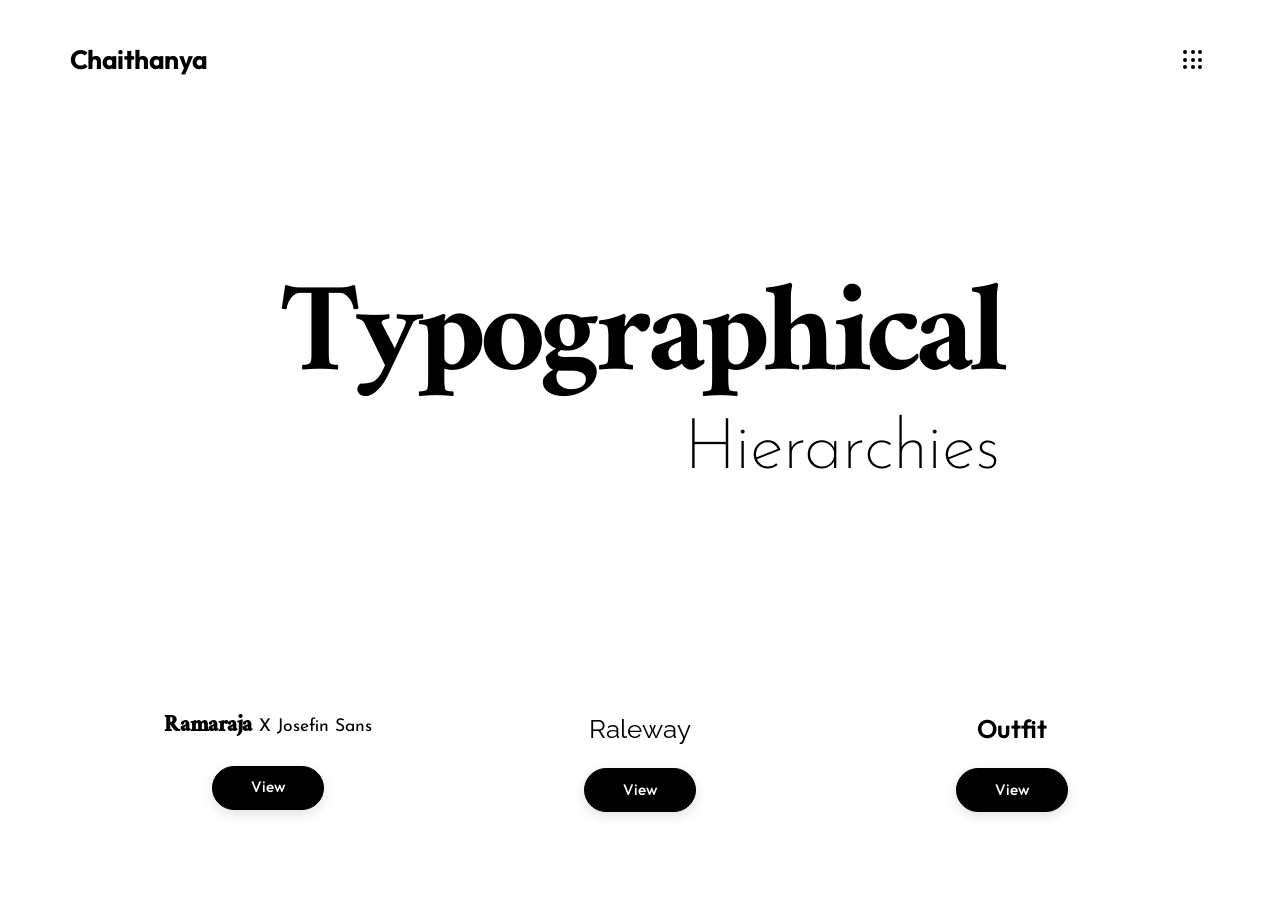
==== index.html @ bbf36661 "first commit" ====
<!DOCTYPE html>
<html lang="en">
<head>
  <meta charset="UTF-8">
  <meta name="viewport" content="width=device-width, initial-scale=1.0">
  <title>Typographical Hierarchies | Chaithanya</title>
  
  <!-- Bootstrap 5 CSS -->
  <link href="https://cdn.jsdelivr.net/npm/bootstrap@5.3.3/dist/css/bootstrap.min.css" rel="stylesheet" integrity="sha384-QWTKZyjpPEjISv5WaRU9OFeRpok6YctnYmDr5pNlyT2bRjXh0JMhjY6hW+ALEwIH" crossorigin="anonymous">
  
  <!-- Custom Overrides & Google Fonts -->
  <link rel="stylesheet" href="css/styles.css">
</head>
<body class="index-page-body">

  <!-- Offcanvas Navigation Menu -->
  <div class="offcanvas offcanvas-end offcanvas-editorial" tabindex="-1" id="navOffcanvas" aria-labelledby="navOffcanvasLabel">
    <div class="offcanvas-header pt-4 px-4 pb-0">
      <h5 class="offcanvas-title fw-bold" id="navOffcanvasLabel">Menu</h5>
      <button type="button" class="btn-close" data-bs-dismiss="offcanvas" aria-label="Close"></button>
    </div>
    <div class="offcanvas-body px-4 pt-3">
      <nav class="nav flex-column">
        <a class="nav-link" href="hierarchies/hierarchy1.html">Hierarchy 1: Ramaraja & Josefin Sans</a>
        <a class="nav-link" href="hierarchies/hierarchy2.html">Hierarchy 2: Raleway</a>
        <a class="nav-link" href="hierarchies/hierarchy3.html">Hierarchy 3: Outfit</a>
      </nav>
      <div class="mt-5 pt-4 border-top">
        <p class="small text-muted mb-1">Web Typography Project</p>
        <p class="small text-muted mb-0">Designed by Chaithanya</p>
      </div>
    </div>
  </div>

  <!-- Full 100vh Screen Wrapper -->
  <div class="index-screen-wrapper">
    <!-- Header Navigation -->
    <header class="container editorial-nav">
      <div class="d-flex justify-content-between align-items-center">
        <a href="index.html" class="brand-logo">Chaithanya</a>
        <button class="nav-menu-btn" type="button" data-bs-toggle="offcanvas" data-bs-target="#navOffcanvas" aria-controls="navOffcanvas" aria-label="Toggle navigation menu">
          <div class="menu-dots-icon">
            <span></span><span></span><span></span>
            <span></span><span></span><span></span>
            <span></span><span></span><span></span>
          </div>
        </button>
      </div>
    </header>

    <!-- Main Hero Center Section -->
    <main class="container my-auto">
      <div class="hero-center-box text-center">
        <div class="hero-title-wrap">
          <h1 class="hero-typographical">Typographical</h1>
          <div class="hero-hierarchies">Hierarchies</div>
        </div>
      </div>
    </main>

    <!-- 3 Hierarchy Navigation Cards at Bottom -->
    <section class="container pb-4 pb-md-5">
      <div class="row w-100 hierarchy-cards-row justify-content-center mx-auto">
        <!-- Hierarchy 1: Ramaraja X Josefin Sans -->
        <div class="col-12 col-md-4 hierarchy-card-item">
          <div class="hierarchy-card-title h1-title">
            <strong>Ramaraja</strong> <span>X Josefin Sans</span>
          </div>
          <a href="hierarchies/hierarchy1.html" class="btn-editorial-pill">View</a>
        </div>

        <!-- Hierarchy 2: Raleway -->
        <div class="col-12 col-md-4 hierarchy-card-item">
          <div class="hierarchy-card-title h2-title">
            Raleway
          </div>
          <a href="hierarchies/hierarchy2.html" class="btn-editorial-pill">View</a>
        </div>

        <!-- Hierarchy 3: Outfit -->
        <div class="col-12 col-md-4 hierarchy-card-item">
          <div class="hierarchy-card-title h3-title">
            Outfit
          </div>
          <a href="hierarchies/hierarchy3.html" class="btn-editorial-pill">View</a>
        </div>
      </div>
    </section>
  </div>

  <!-- Bootstrap 5 JS Bundle -->
  <script src="https://cdn.jsdelivr.net/npm/bootstrap@5.3.3/dist/js/bootstrap.bundle.min.js" integrity="sha384-YvpcrYf0tY3lHB60NNkmXc5s9fDVZLESaAA55NDzOxhy9GkcIdslK1eN7N6jIeHz" crossorigin="anonymous"></script>
</body>
</html>
---- css/styles.css ----
/* ==========================================================================
   Typography Hierarchies - Custom Stylesheet
   Designed for: Chaithanya
   Overrides Bootstrap 5 Default Typographic Rules
   ========================================================================== */

/* --------------------------------------------------------------------------
   Google Fonts Import
   1. Ramaraja (Display Serif - Unique Telugu/Latin Serif)
   2. Josefin Sans (Geometric Sans - Variable Font: wght 100..700, ital 0..1)
   3. Raleway (Elegant Sans - Variable Font: wght 100..900, ital 0..1)
   4. Outfit (Modern Sans - Variable Font: wght 100..900)
   -------------------------------------------------------------------------- */
@import url('https://fonts.googleapis.com/css2?family=Josefin+Sans:ital,wght@0,100..700;1,100..700&family=Outfit:wght@100..900&family=Raleway:ital,wght@0,100..900;1,100..900&family=Ramaraja&display=swap');

:root {
  --font-brand: 'Outfit', sans-serif;
  --bg-primary: #ffffff;
  --text-primary: #111111;
  --text-muted: #555555;
  --text-spec: #333333;
  --border-light: #e5e5e5;
  --btn-bg: #f5f5f7;
  --btn-hover: #e8e8ed;
  --accent-color: #000000;
}

/* Base resets & layout */
* {
  box-sizing: border-box;
}

body {
  background-color: var(--bg-primary);
  color: var(--text-primary);
  margin: 0;
  padding: 0;
  -webkit-font-smoothing: antialiased;
  -moz-osx-font-smoothing: grayscale;
}

/* --------------------------------------------------------------------------
   Navigation Bar (Minimalist Luxury / Editorial)
   -------------------------------------------------------------------------- */
.editorial-nav {
  padding: 2.5rem 0 1.5rem;
  background-color: transparent;
}

.brand-logo {
  font-family: 'Outfit', sans-serif;
  font-weight: 700;
  font-size: 1.65rem;
  letter-spacing: -0.02em;
  color: #000;
  text-decoration: none;
  transition: opacity 0.2s ease;
}

.brand-logo:hover {
  opacity: 0.8;
  color: #000;
}

.nav-menu-btn {
  background: none;
  border: none;
  padding: 8px;
  cursor: pointer;
  display: flex;
  align-items: center;
  justify-content: center;
  border-radius: 8px;
  transition: background 0.2s ease;
}

.nav-menu-btn:hover {
  background-color: rgba(0, 0, 0, 0.05);
}

.menu-dots-icon {
  display: grid;
  grid-template-columns: repeat(3, 4px);
  gap: 3.5px;
  width: 19px;
  height: 19px;
}

.menu-dots-icon span {
  width: 4px;
  height: 4px;
  background-color: #000;
  border-radius: 50%;
  display: inline-block;
}

/* Offcanvas / Navigation Drawer */
.offcanvas-editorial {
  border-left: 1px solid var(--border-light);
  background-color: #ffffff;
}

.offcanvas-editorial .nav-link {
  font-family: 'Outfit', sans-serif;
  font-size: 1.15rem;
  font-weight: 500;
  color: #222;
  padding: 0.75rem 0;
  border-bottom: 1px solid #f0f0f0;
  transition: all 0.2s ease;
}

.offcanvas-editorial .nav-link:hover,
.offcanvas-editorial .nav-link.active {
  color: #000;
  padding-left: 0.5rem;
  font-weight: 700;
}

/* --------------------------------------------------------------------------
   Landing / Index Page (Full 100vh Viewport Layout)
   -------------------------------------------------------------------------- */
.index-page-body {
  height: 100vh;
  min-height: 100vh;
  margin: 0;
  padding: 0;
  overflow: hidden;
  display: flex;
  flex-direction: column;
}

@media (max-height: 700px) {
  .index-page-body {
    overflow-y: auto;
    height: auto;
  }
}

.index-screen-wrapper {
  height: 100vh;
  display: flex;
  flex-direction: column;
  justify-content: space-between;
  width: 100%;
}

.hero-center-box {
  display: flex;
  justify-content: center;
  align-items: center;
}

.hero-title-wrap {
  display: inline-block;
  margin-bottom: 1rem;
}

.hero-typographical {
  font-family: 'Ramaraja', serif;
  font-size: clamp(3.8rem, 11vw, 9.5rem);
  line-height: 0.95;
  font-weight: 400;
  letter-spacing: -0.02em;
  margin: 0;
  color: #000;
}

.hero-hierarchies {
  font-family: 'Josefin Sans', sans-serif;
  font-size: clamp(2rem, 5.5vw, 4.8rem);
  font-weight: 200;
  letter-spacing: -0.01em;
  margin: 0;
  text-align: right;
  line-height: 1.1;
  color: #000;
  margin-top: -0.4rem;
}

/* 3 Navigation Cards at Bottom */
.hierarchy-cards-row {
  margin-top: 0;
  padding-bottom: 1rem;
}

.hierarchy-card-item {
  text-align: center;
  padding: 1.5rem 1rem;
}

.hierarchy-card-title {
  font-size: 1.45rem;
  margin-bottom: 1.25rem;
  font-weight: 600;
  color: #000;
  min-height: 2.2rem;
  display: flex;
  align-items: center;
  justify-content: center;
}

.hierarchy-card-title.h1-title {
  font-family: 'Ramaraja', serif;
  font-weight: 400;
  font-size: 1.5rem;
}

.hierarchy-card-title.h1-title span {
  font-family: 'Josefin Sans', sans-serif;
  font-weight: 400;
  font-size: 1.1rem;
  margin-left: 0.4rem;
}

.hierarchy-card-title.h2-title {
  font-family: 'Raleway', sans-serif;
  font-weight: 400;
  font-size: 1.6rem;
}

.hierarchy-card-title.h3-title {
  font-family: 'Outfit', sans-serif;
  font-weight: 600;
  font-size: 1.6rem;
}

.btn-editorial-pill {
  display: inline-block;
  background-color: #000000;
  color: #ffffff;
  font-family: 'Outfit', sans-serif;
  font-weight: 500;
  font-size: 0.95rem;
  padding: 0.6rem 2.4rem;
  border-radius: 999px;
  text-decoration: none;
  transition: all 0.25s ease;
  border: 1.5px solid #000000;
  box-shadow: 0 4px 12px rgba(0, 0, 0, 0.12);
}

.btn-editorial-pill:hover {
  background-color: #ffffff;
  color: #000000;
  border-color: #000000;
  transform: translateY(-2px);
  box-shadow: 0 6px 18px rgba(0, 0, 0, 0.16);
}

/* --------------------------------------------------------------------------
   Header Metadata Block (Top of Hierarchy Pages)
   -------------------------------------------------------------------------- */
.hierarchy-header-section {
  padding-top: 1rem;
  padding-bottom: 3rem;
}

.scale-meta-box {
  text-align: right;
  font-family: 'Outfit', sans-serif;
  font-size: 1.05rem;
  line-height: 1.5;
  color: #111;
  font-weight: 500;
}

.scale-meta-box .meta-line {
  margin-bottom: 0.2rem;
}

.scale-meta-box a {
  color: #000;
  text-decoration: underline;
}

/* --------------------------------------------------------------------------
   Main Type Specimen Layout
   -------------------------------------------------------------------------- */
.type-section-block {
  padding: 3rem 0;
  border-bottom: 1px solid #eeeeee;
}

.type-section-block:last-child {
  border-bottom: none;
}

.spec-info-col {
  display: flex;
  flex-direction: column;
  justify-content: flex-end;
  padding-bottom: 0.5rem;
}

.spec-list {
  list-style: none;
  padding: 0;
  margin: 0;
  font-family: 'Outfit', sans-serif;
  font-size: 1.02rem;
  line-height: 1.7;
  color: #1a1a1a;
  font-weight: 400;
}

.spec-list li {
  margin-bottom: 0.15rem;
}

.spec-list .spec-label {
  font-weight: 600;
  color: #000000;
}

.spec-list .spec-code {
  font-family: 'Courier New', Courier, monospace;
  font-size: 0.95rem;
  background-color: #f7f7f9;
  padding: 2px 6px;
  border-radius: 4px;
}

.spec-badge {
  display: inline-block;
  font-size: 0.75rem;
  text-transform: uppercase;
  letter-spacing: 0.08em;
  font-weight: 700;
  padding: 3px 8px;
  border-radius: 4px;
  background-color: #f0f0f0;
  margin-bottom: 0.75rem;
}

/* --------------------------------------------------------------------------
   HIERARCHY 1: Ramaraja (Telugu/Latin Serif) + Josefin Sans (Geometric Sans)
   Modular Scale: 1.200 (Minor Third), Base: 18px (1rem)
   -------------------------------------------------------------------------- */
.h1-theme-heading-hero {
  font-family: 'Ramaraja', serif;
  font-size: 4.5rem; /* ~72px */
  font-weight: 400;
  font-style: normal;
  line-height: 1.05;
  margin-bottom: 1.25rem;
  color: #000000;
}

.h1-theme-h1 {
  font-family: 'Ramaraja', serif;
  font-size: 2.986rem; /* Scale step 6 = 53.75px */
  font-weight: 400;
  font-style: normal;
  line-height: 1.15;
  margin-bottom: 1.25rem;
  color: #000000;
}

.h1-theme-h2 {
  font-family: 'Ramaraja', serif;
  font-size: 2.488rem; /* Scale step 5 = 44.79px */
  font-weight: 400;
  font-style: normal;
  line-height: 1.2;
  margin-bottom: 1.1rem;
  color: #000000;
}

.h1-theme-h3 {
  font-family: 'Ramaraja', serif;
  font-size: 1.728rem; /* Scale step 3 = 31.10px */
  font-weight: 400;
  font-style: normal;
  line-height: 1.25;
  margin-bottom: 1rem;
  color: #000000;
}

.h1-theme-h4 {
  font-family: 'Ramaraja', serif;
  font-size: 1.200rem; /* Scale step 1 = 21.60px */
  font-weight: 400;
  font-style: normal;
  line-height: 1.3;
  margin-bottom: 0.85rem;
  color: #000000;
}

.h1-theme-body {
  font-family: 'Josefin Sans', sans-serif;
  font-size: 1.000rem; /* 18px base */
  font-weight: 400;
  font-style: normal;
  line-height: 1.65;
  color: #111111;
  margin-bottom: 0;
}

.h1-theme-emphasis {
  font-family: 'Josefin Sans', sans-serif;
  font-size: 1.000rem;
  font-weight: 600;
  font-style: italic;
  line-height: 1.65;
  color: #000000;
}

.h1-theme-link {
  font-family: 'Josefin Sans', sans-serif;
  font-size: 1.000rem;
  font-weight: 600;
  font-style: normal;
  color: #000000;
  text-decoration: underline;
  text-underline-offset: 4px;
  transition: opacity 0.2s ease;
}

.h1-theme-link:hover {
  opacity: 0.7;
  color: #000;
}

/* --------------------------------------------------------------------------
   HIERARCHY 2: Raleway (Single Typeface Family - Variable Font)
   Modular Scale: 1.250 (Major Third), Base: 18px (1rem)
   -------------------------------------------------------------------------- */
.h2-theme-heading-hero {
  font-family: 'Raleway', sans-serif;
  font-size: 4.8rem;
  font-weight: 300;
  font-style: normal;
  line-height: 1.05;
  letter-spacing: -0.02em;
  margin-bottom: 1.25rem;
  color: #000000;
}

.h2-theme-h1 {
  font-family: 'Raleway', sans-serif;
  font-size: 3.052rem; /* Scale step 5 = 54.93px */
  font-weight: 300;
  font-style: normal;
  line-height: 1.15;
  letter-spacing: -0.01em;
  margin-bottom: 1.25rem;
  color: #000000;
}

.h2-theme-h2 {
  font-family: 'Raleway', sans-serif;
  font-size: 2.441rem; /* Scale step 4 = 43.95px */
  font-weight: 400;
  font-style: normal;
  line-height: 1.2;
  margin-bottom: 1.1rem;
  color: #000000;
}

.h2-theme-h3 {
  font-family: 'Raleway', sans-serif;
  font-size: 1.953rem; /* Scale step 3 = 35.16px */
  font-weight: 500;
  font-style: normal;
  line-height: 1.25;
  margin-bottom: 1rem;
  color: #000000;
}

.h2-theme-h4 {
  font-family: 'Raleway', sans-serif;
  font-size: 1.250rem; /* Scale step 1 = 22.50px */
  font-weight: 600;
  font-style: normal;
  line-height: 1.3;
  margin-bottom: 0.85rem;
  color: #000000;
}

.h2-theme-body {
  font-family: 'Raleway', sans-serif;
  font-size: 1.000rem; /* 18px base */
  font-weight: 400;
  font-style: normal;
  line-height: 1.7;
  color: #111111;
  margin-bottom: 0;
}

.h2-theme-emphasis {
  font-family: 'Raleway', sans-serif;
  font-size: 1.000rem;
  font-weight: 700;
  font-style: italic;
  line-height: 1.7;
  color: #000000;
}

.h2-theme-link {
  font-family: 'Raleway', sans-serif;
  font-size: 1.000rem;
  font-weight: 600;
  font-style: normal;
  color: #000000;
  text-decoration: underline;
  text-underline-offset: 4px;
}

/* --------------------------------------------------------------------------
   HIERARCHY 3: Outfit (Modern Variable Font Family)
   Modular Scale: 1.200 (Minor Third), Base: 18px (1rem)
   -------------------------------------------------------------------------- */
.h3-theme-heading-hero {
  font-family: 'Outfit', sans-serif;
  font-size: 4.6rem;
  font-weight: 600;
  font-style: normal;
  line-height: 1.05;
  letter-spacing: -0.02em;
  margin-bottom: 1.25rem;
  color: #000000;
}

.h3-theme-h1 {
  font-family: 'Outfit', sans-serif;
  font-size: 2.986rem; /* Scale step 6 = 53.75px */
  font-weight: 500;
  font-style: normal;
  line-height: 1.15;
  letter-spacing: -0.01em;
  margin-bottom: 1.25rem;
  color: #000000;
}

.h3-theme-h2 {
  font-family: 'Outfit', sans-serif;
  font-size: 2.488rem; /* Scale step 5 = 44.79px */
  font-weight: 500;
  font-style: normal;
  line-height: 1.2;
  margin-bottom: 1.1rem;
  color: #000000;
}

.h3-theme-h3 {
  font-family: 'Outfit', sans-serif;
  font-size: 1.728rem; /* Scale step 3 = 31.10px */
  font-weight: 600;
  font-style: normal;
  line-height: 1.25;
  margin-bottom: 1rem;
  color: #000000;
}

.h3-theme-h4 {
  font-family: 'Outfit', sans-serif;
  font-size: 1.200rem; /* Scale step 1 = 21.60px */
  font-weight: 700;
  font-style: normal;
  line-height: 1.3;
  margin-bottom: 0.85rem;
  color: #000000;
}

.h3-theme-body {
  font-family: 'Outfit', sans-serif;
  font-size: 1.000rem; /* 18px base */
  font-weight: 400;
  font-style: normal;
  line-height: 1.65;
  color: #111111;
  margin-bottom: 0;
}

.h3-theme-emphasis {
  font-family: 'Outfit', sans-serif;
  font-size: 1.000rem;
  font-weight: 700;
  font-style: normal;
  letter-spacing: 0.01em;
  line-height: 1.65;
  color: #000000;
}

.h3-theme-link {
  font-family: 'Outfit', sans-serif;
  font-size: 1.000rem;
  font-weight: 600;
  font-style: normal;
  color: #000000;
  text-decoration: underline;
  text-underline-offset: 4px;
}

/* --------------------------------------------------------------------------
   Modular Scales Academic & Documentation Section (Index Page)
   -------------------------------------------------------------------------- */
.explanation-card {
  background-color: #fafafc;
  border-radius: 16px;
  border: 1px solid var(--border-light);
  padding: 2.5rem;
  margin-top: 3.5rem;
  font-family: 'Outfit', sans-serif;
}

.explanation-title {
  font-size: 1.85rem;
  font-weight: 700;
  color: #000;
  margin-bottom: 1rem;
}

.explanation-lead {
  font-size: 1.1rem;
  color: #444;
  line-height: 1.6;
  margin-bottom: 2rem;
}

.scale-table {
  width: 100%;
  font-size: 0.95rem;
  margin-top: 1rem;
}

.scale-table th {
  font-weight: 600;
  color: #000;
  border-bottom: 2px solid #ddd;
  padding: 0.75rem 0.5rem;
}

.scale-table td {
  padding: 0.75rem 0.5rem;
  border-bottom: 1px solid #eee;
  color: #333;
}

/* Footer */
.editorial-footer {
  padding: 3rem 0;
  border-top: 1px solid #eaeaea;
  margin-top: 4rem;
  font-family: 'Outfit', sans-serif;
  font-size: 0.95rem;
  color: #666;
}

.editorial-footer a {
  color: #000;
  text-decoration: underline;
}
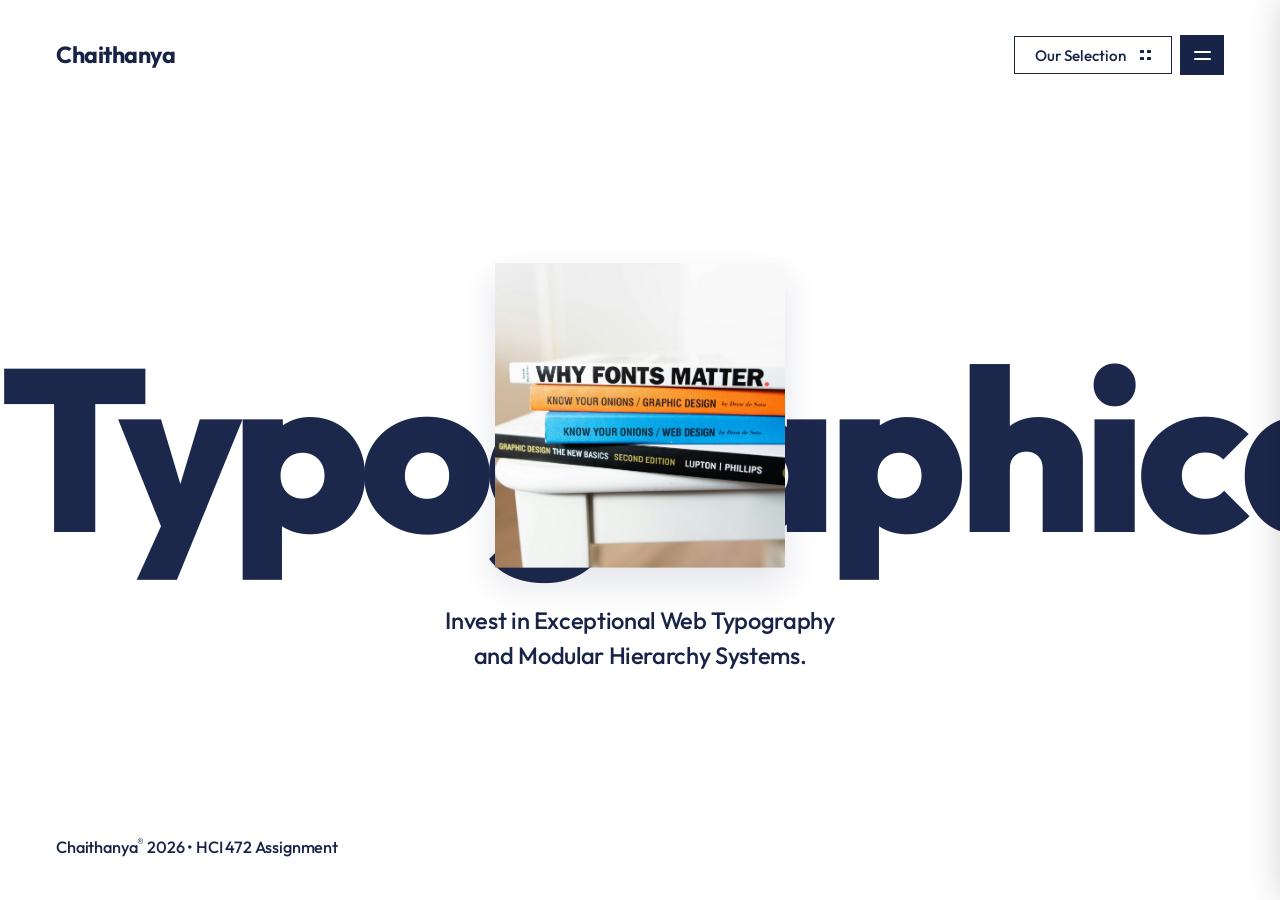
==== commit a1faf6ee: "version 2" ====
--- a/index.html
+++ b/index.html
@@ -4,91 +4,142 @@
   <meta charset="UTF-8">
   <meta name="viewport" content="width=device-width, initial-scale=1.0">
   <title>Typographical Hierarchies | Chaithanya</title>
+  <meta name="description" content="An exploration of web typographical hierarchies, modular scales, and font pairings designed by Chaithanya.">
   
   <!-- Bootstrap 5 CSS -->
   <link href="https://cdn.jsdelivr.net/npm/bootstrap@5.3.3/dist/css/bootstrap.min.css" rel="stylesheet" integrity="sha384-QWTKZyjpPEjISv5WaRU9OFeRpok6YctnYmDr5pNlyT2bRjXh0JMhjY6hW+ALEwIH" crossorigin="anonymous">
   
-  <!-- Custom Overrides & Google Fonts -->
+  <!-- Custom Stylesheet & Google Fonts -->
   <link rel="stylesheet" href="css/styles.css">
 </head>
 <body class="index-page-body">
 
-  <!-- Offcanvas Navigation Menu -->
-  <div class="offcanvas offcanvas-end offcanvas-editorial" tabindex="-1" id="navOffcanvas" aria-labelledby="navOffcanvasLabel">
-    <div class="offcanvas-header pt-4 px-4 pb-0">
-      <h5 class="offcanvas-title fw-bold" id="navOffcanvasLabel">Menu</h5>
-      <button type="button" class="btn-close" data-bs-dismiss="offcanvas" aria-label="Close"></button>
+  <!-- Background Dimming Overlay for Menu -->
+  <div class="luxury-menu-backdrop" id="menuBackdrop" aria-hidden="true"></div>
+
+  <!-- Luxury Side Menu Drawer -->
+  <aside class="luxury-corner-drawer" id="luxuryMenuDrawer" role="dialog" aria-modal="true" aria-label="Font Navigation Menu">
+    <div class="menu-drawer-top-bar">
+      <button type="button" class="drawer-close-btn" id="closeDrawerBtn" aria-label="Close menu drawer">
+        <svg width="22" height="22" viewBox="0 0 24 24" fill="none" stroke="currentColor" stroke-width="1.8" stroke-linecap="round" stroke-linejoin="round">
+          <line x1="18" y1="6" x2="6" y2="18"></line>
+          <line x1="6" y1="6" x2="18" y2="18"></line>
+        </svg>
+      </button>
     </div>
-    <div class="offcanvas-body px-4 pt-3">
-      <nav class="nav flex-column">
-        <a class="nav-link" href="hierarchies/hierarchy1.html">Hierarchy 1: Ramaraja & Josefin Sans</a>
-        <a class="nav-link" href="hierarchies/hierarchy2.html">Hierarchy 2: Raleway</a>
-        <a class="nav-link" href="hierarchies/hierarchy3.html">Hierarchy 3: Outfit</a>
-      </nav>
-      <div class="mt-5 pt-4 border-top">
-        <p class="small text-muted mb-1">Web Typography Project</p>
-        <p class="small text-muted mb-0">Designed by Chaithanya</p>
-      </div>
+
+    <nav class="menu-items-nav">
+      <a href="hierarchies/hierarchy1.html" class="menu-drawer-item" id="menuH1Link">
+        <span class="item-title-outfit">Ramaraja</span>
+        <span class="item-font-sub">&amp; Josefin Sans (1.200)</span>
+      </a>
+      <a href="hierarchies/hierarchy2.html" class="menu-drawer-item" id="menuH2Link">
+        <span class="item-title-outfit">Raleway</span>
+        <span class="item-font-sub">Variable Family (1.250)</span>
+      </a>
+      <a href="hierarchies/hierarchy3.html" class="menu-drawer-item" id="menuH3Link">
+        <span class="item-title-outfit">Outfit</span>
+        <span class="item-font-sub">Geometric Modern (1.200)</span>
+      </a>
+    </nav>
+  </aside>
+
+  <!-- Continuous Horizontal Scrolling Background Marquee Text -->
+  <div class="marquee-bg-wrap" aria-hidden="true">
+    <div class="marquee-content-track">
+      <span class="marquee-stream-text">Typographical Hierarchies &bull; Ramaraja &amp; Josefin Sans &bull; Raleway &bull; Outfit &bull; Elevating Type &bull; </span>
+      <span class="marquee-stream-text">Typographical Hierarchies &bull; Ramaraja &amp; Josefin Sans &bull; Raleway &bull; Outfit &bull; Elevating Type &bull; </span>
     </div>
   </div>
 
-  <!-- Full 100vh Screen Wrapper -->
-  <div class="index-screen-wrapper">
-    <!-- Header Navigation -->
-    <header class="container editorial-nav">
-      <div class="d-flex justify-content-between align-items-center">
-        <a href="index.html" class="brand-logo">Chaithanya</a>
-        <button class="nav-menu-btn" type="button" data-bs-toggle="offcanvas" data-bs-target="#navOffcanvas" aria-controls="navOffcanvas" aria-label="Toggle navigation menu">
-          <div class="menu-dots-icon">
-            <span></span><span></span><span></span>
-            <span></span><span></span><span></span>
-            <span></span><span></span><span></span>
+  <!-- Main Viewport Layout Wrapper -->
+  <div class="luxury-home-container">
+    
+    <!-- Top Navigation: Chaithanya on Left, Menu Controls on Right -->
+    <header class="luxury-top-nav">
+      <a href="index.html" class="brand-left-logo" aria-label="Chaithanya Brand Home">
+        <span>Chaithanya</span>
+      </a>
+
+      <!-- Menu Button on Top Right -->
+      <div class="top-action-controls">
+        <button type="button" class="btn-selection-outline" id="selectionBtn" aria-label="Open font selection drawer">
+          <span>Our Selection</span>
+          <div class="dots-square-icon" aria-hidden="true">
+            <span></span><span></span>
+            <span></span><span></span>
           </div>
+        </button>
+        <button type="button" class="btn-menu-toggle-dark" id="toggleMenuBtn" aria-label="Toggle navigation drawer">
+          <span class="bar"></span>
+          <span class="bar"></span>
         </button>
       </div>
     </header>
 
-    <!-- Main Hero Center Section -->
-    <main class="container my-auto">
-      <div class="hero-center-box text-center">
-        <div class="hero-title-wrap">
-          <h1 class="hero-typographical">Typographical</h1>
-          <div class="hero-hierarchies">Hierarchies</div>
-        </div>
+    <!-- Main Visual Focal Center (Centered on Screen) -->
+    <main class="hero-visual-center">
+      <div class="hero-image-frame" id="heroCard">
+        <img src="images/hero.jpg" alt="Editorial Architectural Vista" width="600" height="600" loading="eager">
       </div>
+
+      <h1 class="hero-caption-heading">
+        Invest in Exceptional Web Typography<br>
+        and Modular Hierarchy Systems.
+      </h1>
     </main>
 
-    <!-- 3 Hierarchy Navigation Cards at Bottom -->
-    <section class="container pb-4 pb-md-5">
-      <div class="row w-100 hierarchy-cards-row justify-content-center mx-auto">
-        <!-- Hierarchy 1: Ramaraja X Josefin Sans -->
-        <div class="col-12 col-md-4 hierarchy-card-item">
-          <div class="hierarchy-card-title h1-title">
-            <strong>Ramaraja</strong> <span>X Josefin Sans</span>
-          </div>
-          <a href="hierarchies/hierarchy1.html" class="btn-editorial-pill">View</a>
-        </div>
+    <!-- Bottom Status Bar -->
+    <footer class="luxury-bottom-bar">
+      <div class="bottom-copyright-tag">
+        Chaithanya<sup>®</sup> 2026 &bull; HCI 472 Assignment 
+      </div>
+    </footer>
 
-        <!-- Hierarchy 2: Raleway -->
-        <div class="col-12 col-md-4 hierarchy-card-item">
-          <div class="hierarchy-card-title h2-title">
-            Raleway
-          </div>
-          <a href="hierarchies/hierarchy2.html" class="btn-editorial-pill">View</a>
-        </div>
-
-        <!-- Hierarchy 3: Outfit -->
-        <div class="col-12 col-md-4 hierarchy-card-item">
-          <div class="hierarchy-card-title h3-title">
-            Outfit
-          </div>
-          <a href="hierarchies/hierarchy3.html" class="btn-editorial-pill">View</a>
-        </div>
-      </div>
-    </section>
   </div>
 
-  <!-- Bootstrap 5 JS Bundle -->
-  <script src="https://cdn.jsdelivr.net/npm/bootstrap@5.3.3/dist/js/bootstrap.bundle.min.js" integrity="sha384-YvpcrYf0tY3lHB60NNkmXc5s9fDVZLESaAA55NDzOxhy9GkcIdslK1eN7N6jIeHz" crossorigin="anonymous"></script>
+  <!-- Interactive Drawer Controller -->
+  <script>
+    document.addEventListener('DOMContentLoaded', () => {
+      const drawer = document.getElementById('luxuryMenuDrawer');
+      const backdrop = document.getElementById('menuBackdrop');
+      const selectionBtn = document.getElementById('selectionBtn');
+      const toggleMenuBtn = document.getElementById('toggleMenuBtn');
+      const closeDrawerBtn = document.getElementById('closeDrawerBtn');
+
+      function openMenu() {
+        drawer.classList.add('open');
+        backdrop.classList.add('open');
+        drawer.setAttribute('aria-hidden', 'false');
+      }
+
+      function closeMenu() {
+        drawer.classList.remove('open');
+        backdrop.classList.remove('open');
+        drawer.setAttribute('aria-hidden', 'true');
+      }
+
+      function toggleMenu() {
+        if (drawer.classList.contains('open')) {
+          closeMenu();
+        } else {
+          openMenu();
+        }
+      }
+
+      // Event Listeners for Menu Toggle & Close
+      if (selectionBtn) selectionBtn.addEventListener('click', toggleMenu);
+      if (toggleMenuBtn) toggleMenuBtn.addEventListener('click', toggleMenu);
+      if (closeDrawerBtn) closeDrawerBtn.addEventListener('click', closeMenu);
+      if (backdrop) backdrop.addEventListener('click', closeMenu);
+
+      // Close on Escape key
+      document.addEventListener('keydown', (e) => {
+        if (e.key === 'Escape' && drawer.classList.contains('open')) {
+          closeMenu();
+        }
+      });
+    });
+  </script>
 </body>
-</html>
+</html>
--- a/css/styles.css
+++ b/css/styles.css
@@ -6,23 +6,30 @@
 
 /* --------------------------------------------------------------------------
    Google Fonts Import
-   1. Ramaraja (Display Serif - Unique Telugu/Latin Serif)
+   1. Ramaraja (Display Serif - Telugu/Latin Serif)
    2. Josefin Sans (Geometric Sans - Variable Font: wght 100..700, ital 0..1)
    3. Raleway (Elegant Sans - Variable Font: wght 100..900, ital 0..1)
    4. Outfit (Modern Sans - Variable Font: wght 100..900)
-   -------------------------------------------------------------------------- */
-@import url('https://fonts.googleapis.com/css2?family=Josefin+Sans:ital,wght@0,100..700;1,100..700&family=Outfit:wght@100..900&family=Raleway:ital,wght@0,100..900;1,100..900&family=Ramaraja&display=swap');
+   5. Cormorant Garamond (Editorial Luxury Serif - Variable Font: wght 300..700)
+   -------------------------------------------------------------------------- */
+@import url('https://fonts.googleapis.com/css2?family=Cormorant+Garamond:ital,wght@0,300;0,400;0,500;0,600;0,700;1,400;1,600&family=Josefin+Sans:ital,wght@0,100..700;1,100..700&family=Outfit:wght@100..900&family=Raleway:ital,wght@0,100..900;1,100..900&family=Ramaraja&display=swap');
 
 :root {
   --font-brand: 'Outfit', sans-serif;
+  --font-serif: 'Cormorant Garamond', 'Ramaraja', Georgia, serif;
   --bg-primary: #ffffff;
-  --text-primary: #111111;
-  --text-muted: #555555;
+  --bg-tint: #f3f3f6;
+  --navy-primary: #172347;
+  --navy-dark: #121c38;
+  --navy-light: #233464;
+  --text-primary: #172347;
+  --text-muted: #626c85;
   --text-spec: #333333;
   --border-light: #e5e5e5;
+  --border-navy: #172347;
   --btn-bg: #f5f5f7;
   --btn-hover: #e8e8ed;
-  --accent-color: #000000;
+  --accent-color: #172347;
 }
 
 /* Base resets & layout */
@@ -37,10 +44,483 @@
   padding: 0;
   -webkit-font-smoothing: antialiased;
   -moz-osx-font-smoothing: grayscale;
-}
-
-/* --------------------------------------------------------------------------
-   Navigation Bar (Minimalist Luxury / Editorial)
+  font-family: var(--font-brand);
+}
+
+/* --------------------------------------------------------------------------
+   Landing / Index Page (Luxury Architectural & Editorial Vibe)
+   -------------------------------------------------------------------------- */
+.index-page-body {
+  height: 100vh;
+  min-height: 100vh;
+  min-height: 100dvh;
+  margin: 0;
+  padding: 0;
+  overflow: hidden;
+  background-color: #ffffff;
+  position: relative;
+}
+
+@media (max-height: 700px) {
+  .index-page-body {
+    overflow-y: auto;
+    height: auto;
+  }
+}
+
+.luxury-home-container {
+  height: 100vh;
+  min-height: 100vh;
+  min-height: 100dvh;
+  width: 100%;
+  position: relative;
+  display: flex;
+  flex-direction: column;
+  justify-content: space-between;
+  padding: 2.2rem 3.5rem;
+  overflow: hidden;
+  z-index: 2;
+}
+
+@media (max-width: 768px) {
+  .luxury-home-container {
+    padding: 1.5rem 1.25rem;
+    height: auto;
+    min-height: 100dvh;
+  }
+}
+
+/* Universal Page Navigation Wrapper (Matches Home Page 1:1 Spacing) */
+.luxury-page-nav-wrapper {
+  width: 100%;
+  padding: 2.2rem 3.5rem 1.5rem 3.5rem;
+  background-color: transparent;
+  position: relative;
+  z-index: 20;
+}
+
+@media (max-width: 768px) {
+  .luxury-page-nav-wrapper {
+    padding: 1.5rem 1.25rem 1rem 1.25rem;
+  }
+}
+
+.luxury-top-nav {
+  display: flex;
+  justify-content: space-between;
+  align-items: center;
+  position: relative;
+  z-index: 20;
+  width: 100%;
+}
+
+.brand-left-logo {
+  display: inline-flex;
+  align-items: center;
+  gap: 0.6rem;
+  font-family: 'Outfit', sans-serif;
+  font-size: 1.45rem;
+  font-weight: 700;
+  letter-spacing: -0.02em;
+  text-transform: none;
+  color: var(--navy-primary);
+  text-decoration: none;
+  transition: opacity 0.2s ease;
+}
+
+.brand-left-logo:hover {
+  opacity: 0.85;
+  color: var(--navy-primary);
+}
+
+.brand-symbol-glyph {
+  display: inline-flex;
+  align-items: center;
+  color: var(--navy-primary);
+}
+
+@media (max-width: 576px) {
+  .brand-left-logo {
+    font-size: 1.25rem;
+    letter-spacing: -0.01em;
+  }
+}
+
+/* --------------------------------------------------------------------------
+   Continuous Scrolling Background Text (Marquee Centered on Screen)
+   -------------------------------------------------------------------------- */
+.marquee-bg-wrap {
+  position: fixed;
+  top: 52%;
+  left: 0;
+  width: 100vw;
+  transform: translateY(-50%);
+  overflow: hidden;
+  white-space: nowrap;
+  pointer-events: none;
+  z-index: 1;
+  user-select: none;
+  display: flex;
+  align-items: center;
+  padding: 3rem 0 4rem; /* Extra padding so descenders (g, y, p) are never cut */
+  opacity: 0.98;
+}
+
+.marquee-content-track {
+  display: inline-flex;
+  width: max-content;
+  animation: marqueeContinuous 26s linear infinite;
+  will-change: transform;
+  align-items: center;
+  padding-bottom: 0.5rem;
+}
+
+.marquee-stream-text {
+  font-family: 'Outfit', sans-serif;
+  font-size: clamp(6.5rem, 18vw, 16.5rem);
+  font-weight: 800;
+  color: var(--navy-primary);
+  letter-spacing: -0.04em;
+  line-height: 1.22; /* Generous line-height so descenders render fully */
+  text-transform: none;
+  display: inline-block;
+  padding-right: 2.5rem;
+  padding-bottom: 1rem;
+}
+
+@keyframes marqueeContinuous {
+  0% {
+    transform: translate3d(0, 0, 0);
+  }
+  100% {
+    transform: translate3d(-50%, 0, 0);
+  }
+}
+
+/* --------------------------------------------------------------------------
+   Hero Center Content (Image Card Centered with Generous Spacing)
+   -------------------------------------------------------------------------- */
+.hero-visual-center {
+  position: absolute;
+  top: 52%; /* Brought slightly down */
+  left: 50%;
+  transform: translate(-50%, -50%);
+  z-index: 5;
+  display: flex;
+  flex-direction: column;
+  align-items: center;
+  justify-content: center;
+  text-align: center;
+  pointer-events: auto;
+  width: 90%;
+  max-width: 680px;
+}
+
+.hero-image-frame {
+  width: min(290px, 60vw);
+  height: min(305px, 63vw);
+  position: relative;
+  overflow: hidden;
+  border-radius: 1px;
+  box-shadow: 0 16px 36px rgba(23, 35, 71, 0.12);
+  transition: transform 0.4s cubic-bezier(0.16, 1, 0.3, 1), box-shadow 0.4s ease;
+  margin-bottom: 2.2rem; /* Clean, generous space between image and text */
+}
+
+.hero-image-frame:hover {
+  transform: scale(1.02);
+  box-shadow: 0 24px 48px rgba(23, 35, 71, 0.18);
+}
+
+.hero-image-frame img {
+  width: 100%;
+  height: 100%;
+  object-fit: cover;
+  display: block;
+}
+
+.hero-caption-heading {
+  font-family: 'Outfit', sans-serif;
+  font-size: clamp(1.12rem, 2.2vw, 1.48rem);
+  font-weight: 500;
+  color: var(--navy-primary);
+  line-height: 1.48;
+  margin: 0;
+  max-width: 600px;
+  letter-spacing: -0.015em;
+}
+
+/* --------------------------------------------------------------------------
+   Bottom Bar
+   -------------------------------------------------------------------------- */
+.luxury-bottom-bar {
+  display: flex;
+  justify-content: space-between;
+  align-items: flex-end;
+  position: relative;
+  z-index: 10;
+  width: 100%;
+}
+
+.bottom-copyright-tag {
+  font-family: 'Outfit', sans-serif;
+  font-size: 1.02rem;
+  font-weight: 500;
+  color: var(--navy-primary);
+  letter-spacing: -0.01em;
+  padding-bottom: 0.35rem;
+}
+
+.top-action-controls,
+.bottom-action-controls {
+  display: flex;
+  align-items: center;
+  gap: 0.5rem;
+}
+
+.btn-selection-outline {
+  display: inline-flex;
+  align-items: center;
+  gap: 0.85rem;
+  font-family: 'Outfit', sans-serif;
+  font-size: 0.95rem;
+  font-weight: 500;
+  color: var(--navy-primary);
+  background-color: #ffffff;
+  border: 1.2px solid var(--navy-primary);
+  padding: 0.65rem 1.25rem;
+  cursor: pointer;
+  transition: all 0.25s ease;
+  line-height: 1;
+}
+
+.btn-selection-outline:hover {
+  background-color: #f7f8fc;
+  transform: translateY(-1px);
+}
+
+.dots-square-icon {
+  display: grid;
+  grid-template-columns: repeat(2, 4px);
+  gap: 3px;
+  width: 11px;
+  height: 11px;
+}
+
+.dots-square-icon span {
+  width: 3.5px;
+  height: 3.5px;
+  background-color: var(--navy-primary);
+  border-radius: 0.5px;
+}
+
+.btn-menu-toggle-dark {
+  display: inline-flex;
+  flex-direction: column;
+  justify-content: center;
+  align-items: center;
+  gap: 5px;
+  width: 44px;
+  height: 40px;
+  background-color: var(--navy-primary);
+  border: none;
+  cursor: pointer;
+  transition: background-color 0.2s ease, transform 0.2s ease;
+  padding: 0;
+}
+
+.btn-menu-toggle-dark:hover {
+  background-color: var(--navy-dark);
+  transform: translateY(-1px);
+}
+
+.btn-menu-toggle-dark .bar {
+  width: 17px;
+  height: 2px;
+  background-color: #ffffff;
+  border-radius: 1px;
+  transition: all 0.25s ease;
+}
+
+/* --------------------------------------------------------------------------
+   Luxury Menu Drawer (Right Side)
+   -------------------------------------------------------------------------- */
+.luxury-menu-backdrop {
+  position: fixed;
+  top: 0;
+  left: 0;
+  width: 100vw;
+  height: 100vh;
+  background-color: rgba(23, 35, 71, 0.35);
+  backdrop-filter: blur(4px);
+  -webkit-backdrop-filter: blur(4px);
+  opacity: 0;
+  visibility: hidden;
+  transition: opacity 0.35s ease, visibility 0.35s ease;
+  z-index: 90;
+}
+
+.luxury-menu-backdrop.open {
+  opacity: 1;
+  visibility: visible;
+}
+
+.luxury-corner-drawer {
+  position: fixed;
+  top: 0;
+  right: 0;
+  height: 100vh;
+  width: min(390px, 94vw);
+  background-color: var(--navy-primary);
+  color: #ffffff;
+  z-index: 100;
+  box-shadow: -10px 0 40px rgba(0, 0, 0, 0.28);
+  transform: translateX(105%);
+  transition: transform 0.4s cubic-bezier(0.16, 1, 0.3, 1);
+  display: flex;
+  flex-direction: column;
+  justify-content: space-between;
+  padding: 3.5rem 2.8rem 2.5rem 2.8rem;
+}
+
+.luxury-corner-drawer.open {
+  transform: translateX(0);
+}
+
+@media (max-width: 576px) {
+  .luxury-corner-drawer {
+    padding: 2.2rem 1.75rem 1.75rem 1.75rem;
+    width: 100vw;
+  }
+}
+
+.menu-items-nav {
+  display: flex;
+  flex-direction: column;
+  gap: 1.15rem;
+  margin-bottom: 3.5rem;
+}
+
+.menu-drawer-item {
+  text-decoration: none;
+  color: #ffffff;
+  display: flex;
+  flex-direction: column;
+  transition: transform 0.25s ease, opacity 0.25s ease;
+  position: relative;
+  padding: 0.15rem 0;
+}
+
+.menu-drawer-item:hover {
+  opacity: 0.85;
+  transform: translateX(6px);
+  color: #ffffff;
+}
+
+.menu-drawer-item .item-title-serif,
+.menu-drawer-item .item-title-outfit {
+  font-family: 'Outfit', sans-serif;
+  font-size: clamp(2.1rem, 5vw, 2.6rem);
+  font-weight: 500;
+  line-height: 1.15;
+  letter-spacing: -0.02em;
+  color: #ffffff;
+}
+
+.menu-drawer-item .item-font-sub {
+  font-family: 'Outfit', sans-serif;
+  font-size: 0.85rem;
+  font-weight: 400;
+  letter-spacing: 0.08em;
+  text-transform: uppercase;
+  color: rgba(255, 255, 255, 0.6);
+  margin-top: 0.25rem;
+}
+
+.menu-drawer-item.active-link .item-title-serif,
+.menu-drawer-item.active-link .item-title-outfit {
+  color: #ffffff;
+  font-weight: 700;
+}
+
+.menu-drawer-item.active-link::before {
+  content: '';
+  position: absolute;
+  left: -1.2rem;
+  top: 50%;
+  transform: translateY(-50%);
+  width: 6px;
+  height: 6px;
+  background-color: #ffffff;
+  border-radius: 50%;
+}
+
+.menu-drawer-top-bar {
+  display: flex;
+  justify-content: flex-end;
+  align-items: center;
+  width: 100%;
+  margin-bottom: 2.5rem;
+}
+
+.drawer-close-btn {
+  background: none;
+  border: none;
+  color: #ffffff;
+  padding: 6px;
+  cursor: pointer;
+  display: inline-flex;
+  align-items: center;
+  justify-content: center;
+  transition: opacity 0.25s ease, transform 0.25s ease;
+  line-height: 1;
+}
+
+.drawer-close-btn:hover {
+  opacity: 0.75;
+  transform: rotate(90deg);
+}
+
+.drawer-close-btn svg {
+  stroke: #ffffff;
+}
+
+/* --------------------------------------------------------------------------
+   About Editorial Modal
+   -------------------------------------------------------------------------- */
+.modal-editorial .modal-content {
+  background-color: #ffffff;
+  border: 1px solid var(--navy-primary);
+  border-radius: 0;
+  box-shadow: 0 25px 50px rgba(23, 35, 71, 0.2);
+}
+
+.modal-editorial .modal-header {
+  border-bottom: 1px solid #eeeeee;
+  padding: 1.5rem 2rem 1rem;
+}
+
+.modal-editorial .modal-body {
+  padding: 2rem;
+  color: var(--navy-primary);
+}
+
+.modal-editorial .modal-title {
+  font-family: 'Outfit', sans-serif;
+  font-weight: 700;
+  color: var(--navy-primary);
+  letter-spacing: -0.02em;
+}
+
+.spec-badge-box {
+  background-color: var(--bg-tint);
+  border-left: 3px solid var(--navy-primary);
+  padding: 1rem 1.25rem;
+  margin-bottom: 1.5rem;
+}
+
+/* --------------------------------------------------------------------------
+   Offcanvas & Legacy Hierarchy Page Styles
    -------------------------------------------------------------------------- */
 .editorial-nav {
   padding: 2.5rem 0 1.5rem;
@@ -118,137 +598,6 @@
 }
 
 /* --------------------------------------------------------------------------
-   Landing / Index Page (Full 100vh Viewport Layout)
-   -------------------------------------------------------------------------- */
-.index-page-body {
-  height: 100vh;
-  min-height: 100vh;
-  margin: 0;
-  padding: 0;
-  overflow: hidden;
-  display: flex;
-  flex-direction: column;
-}
-
-@media (max-height: 700px) {
-  .index-page-body {
-    overflow-y: auto;
-    height: auto;
-  }
-}
-
-.index-screen-wrapper {
-  height: 100vh;
-  display: flex;
-  flex-direction: column;
-  justify-content: space-between;
-  width: 100%;
-}
-
-.hero-center-box {
-  display: flex;
-  justify-content: center;
-  align-items: center;
-}
-
-.hero-title-wrap {
-  display: inline-block;
-  margin-bottom: 1rem;
-}
-
-.hero-typographical {
-  font-family: 'Ramaraja', serif;
-  font-size: clamp(3.8rem, 11vw, 9.5rem);
-  line-height: 0.95;
-  font-weight: 400;
-  letter-spacing: -0.02em;
-  margin: 0;
-  color: #000;
-}
-
-.hero-hierarchies {
-  font-family: 'Josefin Sans', sans-serif;
-  font-size: clamp(2rem, 5.5vw, 4.8rem);
-  font-weight: 200;
-  letter-spacing: -0.01em;
-  margin: 0;
-  text-align: right;
-  line-height: 1.1;
-  color: #000;
-  margin-top: -0.4rem;
-}
-
-/* 3 Navigation Cards at Bottom */
-.hierarchy-cards-row {
-  margin-top: 0;
-  padding-bottom: 1rem;
-}
-
-.hierarchy-card-item {
-  text-align: center;
-  padding: 1.5rem 1rem;
-}
-
-.hierarchy-card-title {
-  font-size: 1.45rem;
-  margin-bottom: 1.25rem;
-  font-weight: 600;
-  color: #000;
-  min-height: 2.2rem;
-  display: flex;
-  align-items: center;
-  justify-content: center;
-}
-
-.hierarchy-card-title.h1-title {
-  font-family: 'Ramaraja', serif;
-  font-weight: 400;
-  font-size: 1.5rem;
-}
-
-.hierarchy-card-title.h1-title span {
-  font-family: 'Josefin Sans', sans-serif;
-  font-weight: 400;
-  font-size: 1.1rem;
-  margin-left: 0.4rem;
-}
-
-.hierarchy-card-title.h2-title {
-  font-family: 'Raleway', sans-serif;
-  font-weight: 400;
-  font-size: 1.6rem;
-}
-
-.hierarchy-card-title.h3-title {
-  font-family: 'Outfit', sans-serif;
-  font-weight: 600;
-  font-size: 1.6rem;
-}
-
-.btn-editorial-pill {
-  display: inline-block;
-  background-color: #000000;
-  color: #ffffff;
-  font-family: 'Outfit', sans-serif;
-  font-weight: 500;
-  font-size: 0.95rem;
-  padding: 0.6rem 2.4rem;
-  border-radius: 999px;
-  text-decoration: none;
-  transition: all 0.25s ease;
-  border: 1.5px solid #000000;
-  box-shadow: 0 4px 12px rgba(0, 0, 0, 0.12);
-}
-
-.btn-editorial-pill:hover {
-  background-color: #ffffff;
-  color: #000000;
-  border-color: #000000;
-  transform: translateY(-2px);
-  box-shadow: 0 6px 18px rgba(0, 0, 0, 0.16);
-}
-
-/* --------------------------------------------------------------------------
    Header Metadata Block (Top of Hierarchy Pages)
    -------------------------------------------------------------------------- */
 .hierarchy-header-section {
@@ -275,7 +624,7 @@
 }
 
 /* --------------------------------------------------------------------------
-   Main Type Specimen Layout
+   Main Type Specimen Layout (Responsive)
    -------------------------------------------------------------------------- */
 .type-section-block {
   padding: 3rem 0;
@@ -291,6 +640,22 @@
   flex-direction: column;
   justify-content: flex-end;
   padding-bottom: 0.5rem;
+}
+
+@media (max-width: 991.98px) {
+  .type-section-block {
+    padding: 2rem 0;
+  }
+  .spec-info-col {
+    margin-top: 1.25rem;
+    padding-top: 1rem;
+    border-top: 1px dashed #e2e2e2;
+  }
+  .spec-list {
+    display: grid;
+    grid-template-columns: repeat(auto-fit, minmax(170px, 1fr));
+    gap: 0.35rem 1rem;
+  }
 }
 
 .spec-list {
@@ -339,7 +704,7 @@
    -------------------------------------------------------------------------- */
 .h1-theme-heading-hero {
   font-family: 'Ramaraja', serif;
-  font-size: 4.5rem; /* ~72px */
+  font-size: clamp(3rem, 10vw, 4.5rem);
   font-weight: 400;
   font-style: normal;
   line-height: 1.05;
@@ -349,7 +714,7 @@
 
 .h1-theme-h1 {
   font-family: 'Ramaraja', serif;
-  font-size: 2.986rem; /* Scale step 6 = 53.75px */
+  font-size: clamp(2.1rem, 7vw, 2.986rem);
   font-weight: 400;
   font-style: normal;
   line-height: 1.15;
@@ -359,7 +724,7 @@
 
 .h1-theme-h2 {
   font-family: 'Ramaraja', serif;
-  font-size: 2.488rem; /* Scale step 5 = 44.79px */
+  font-size: clamp(1.8rem, 6vw, 2.488rem);
   font-weight: 400;
   font-style: normal;
   line-height: 1.2;
@@ -369,7 +734,7 @@
 
 .h1-theme-h3 {
   font-family: 'Ramaraja', serif;
-  font-size: 1.728rem; /* Scale step 3 = 31.10px */
+  font-size: clamp(1.4rem, 4.5vw, 1.728rem);
   font-weight: 400;
   font-style: normal;
   line-height: 1.25;
@@ -379,7 +744,7 @@
 
 .h1-theme-h4 {
   font-family: 'Ramaraja', serif;
-  font-size: 1.200rem; /* Scale step 1 = 21.60px */
+  font-size: clamp(1.1rem, 3.5vw, 1.200rem);
   font-weight: 400;
   font-style: normal;
   line-height: 1.3;
@@ -389,7 +754,7 @@
 
 .h1-theme-body {
   font-family: 'Josefin Sans', sans-serif;
-  font-size: 1.000rem; /* 18px base */
+  font-size: clamp(0.95rem, 2.8vw, 1.000rem);
   font-weight: 400;
   font-style: normal;
   line-height: 1.65;
@@ -399,7 +764,7 @@
 
 .h1-theme-emphasis {
   font-family: 'Josefin Sans', sans-serif;
-  font-size: 1.000rem;
+  font-size: clamp(0.95rem, 2.8vw, 1.000rem);
   font-weight: 600;
   font-style: italic;
   line-height: 1.65;
@@ -408,7 +773,7 @@
 
 .h1-theme-link {
   font-family: 'Josefin Sans', sans-serif;
-  font-size: 1.000rem;
+  font-size: clamp(0.95rem, 2.8vw, 1.000rem);
   font-weight: 600;
   font-style: normal;
   color: #000000;
@@ -428,7 +793,7 @@
    -------------------------------------------------------------------------- */
 .h2-theme-heading-hero {
   font-family: 'Raleway', sans-serif;
-  font-size: 4.8rem;
+  font-size: clamp(3rem, 10vw, 4.8rem);
   font-weight: 300;
   font-style: normal;
   line-height: 1.05;
@@ -439,7 +804,7 @@
 
 .h2-theme-h1 {
   font-family: 'Raleway', sans-serif;
-  font-size: 3.052rem; /* Scale step 5 = 54.93px */
+  font-size: clamp(2.1rem, 7vw, 3.052rem);
   font-weight: 300;
   font-style: normal;
   line-height: 1.15;
@@ -450,7 +815,7 @@
 
 .h2-theme-h2 {
   font-family: 'Raleway', sans-serif;
-  font-size: 2.441rem; /* Scale step 4 = 43.95px */
+  font-size: clamp(1.8rem, 6vw, 2.441rem);
   font-weight: 400;
   font-style: normal;
   line-height: 1.2;
@@ -460,7 +825,7 @@
 
 .h2-theme-h3 {
   font-family: 'Raleway', sans-serif;
-  font-size: 1.953rem; /* Scale step 3 = 35.16px */
+  font-size: clamp(1.45rem, 4.8vw, 1.953rem);
   font-weight: 500;
   font-style: normal;
   line-height: 1.25;
@@ -470,7 +835,7 @@
 
 .h2-theme-h4 {
   font-family: 'Raleway', sans-serif;
-  font-size: 1.250rem; /* Scale step 1 = 22.50px */
+  font-size: clamp(1.15rem, 3.6vw, 1.250rem);
   font-weight: 600;
   font-style: normal;
   line-height: 1.3;
@@ -480,7 +845,7 @@
 
 .h2-theme-body {
   font-family: 'Raleway', sans-serif;
-  font-size: 1.000rem; /* 18px base */
+  font-size: clamp(0.95rem, 2.8vw, 1.000rem);
   font-weight: 400;
   font-style: normal;
   line-height: 1.7;
@@ -490,7 +855,7 @@
 
 .h2-theme-emphasis {
   font-family: 'Raleway', sans-serif;
-  font-size: 1.000rem;
+  font-size: clamp(0.95rem, 2.8vw, 1.000rem);
   font-weight: 700;
   font-style: italic;
   line-height: 1.7;
@@ -499,7 +864,7 @@
 
 .h2-theme-link {
   font-family: 'Raleway', sans-serif;
-  font-size: 1.000rem;
+  font-size: clamp(0.95rem, 2.8vw, 1.000rem);
   font-weight: 600;
   font-style: normal;
   color: #000000;
@@ -513,7 +878,7 @@
    -------------------------------------------------------------------------- */
 .h3-theme-heading-hero {
   font-family: 'Outfit', sans-serif;
-  font-size: 4.6rem;
+  font-size: clamp(3rem, 10vw, 4.6rem);
   font-weight: 600;
   font-style: normal;
   line-height: 1.05;
@@ -524,7 +889,7 @@
 
 .h3-theme-h1 {
   font-family: 'Outfit', sans-serif;
-  font-size: 2.986rem; /* Scale step 6 = 53.75px */
+  font-size: clamp(2.1rem, 7vw, 2.986rem);
   font-weight: 500;
   font-style: normal;
   line-height: 1.15;
@@ -535,7 +900,7 @@
 
 .h3-theme-h2 {
   font-family: 'Outfit', sans-serif;
-  font-size: 2.488rem; /* Scale step 5 = 44.79px */
+  font-size: clamp(1.8rem, 6vw, 2.488rem);
   font-weight: 500;
   font-style: normal;
   line-height: 1.2;
@@ -545,7 +910,7 @@
 
 .h3-theme-h3 {
   font-family: 'Outfit', sans-serif;
-  font-size: 1.728rem; /* Scale step 3 = 31.10px */
+  font-size: clamp(1.4rem, 4.5vw, 1.728rem);
   font-weight: 600;
   font-style: normal;
   line-height: 1.25;
@@ -555,7 +920,7 @@
 
 .h3-theme-h4 {
   font-family: 'Outfit', sans-serif;
-  font-size: 1.200rem; /* Scale step 1 = 21.60px */
+  font-size: clamp(1.1rem, 3.5vw, 1.200rem);
   font-weight: 700;
   font-style: normal;
   line-height: 1.3;
@@ -565,7 +930,7 @@
 
 .h3-theme-body {
   font-family: 'Outfit', sans-serif;
-  font-size: 1.000rem; /* 18px base */
+  font-size: clamp(0.95rem, 2.8vw, 1.000rem);
   font-weight: 400;
   font-style: normal;
   line-height: 1.65;
@@ -575,7 +940,7 @@
 
 .h3-theme-emphasis {
   font-family: 'Outfit', sans-serif;
-  font-size: 1.000rem;
+  font-size: clamp(0.95rem, 2.8vw, 1.000rem);
   font-weight: 700;
   font-style: normal;
   letter-spacing: 0.01em;
@@ -585,7 +950,7 @@
 
 .h3-theme-link {
   font-family: 'Outfit', sans-serif;
-  font-size: 1.000rem;
+  font-size: clamp(0.95rem, 2.8vw, 1.000rem);
   font-weight: 600;
   font-style: normal;
   color: #000000;
@@ -593,56 +958,11 @@
   text-underline-offset: 4px;
 }
 
-/* --------------------------------------------------------------------------
-   Modular Scales Academic & Documentation Section (Index Page)
-   -------------------------------------------------------------------------- */
-.explanation-card {
-  background-color: #fafafc;
-  border-radius: 16px;
-  border: 1px solid var(--border-light);
-  padding: 2.5rem;
-  margin-top: 3.5rem;
-  font-family: 'Outfit', sans-serif;
-}
-
-.explanation-title {
-  font-size: 1.85rem;
-  font-weight: 700;
-  color: #000;
-  margin-bottom: 1rem;
-}
-
-.explanation-lead {
-  font-size: 1.1rem;
-  color: #444;
-  line-height: 1.6;
-  margin-bottom: 2rem;
-}
-
-.scale-table {
-  width: 100%;
-  font-size: 0.95rem;
-  margin-top: 1rem;
-}
-
-.scale-table th {
-  font-weight: 600;
-  color: #000;
-  border-bottom: 2px solid #ddd;
-  padding: 0.75rem 0.5rem;
-}
-
-.scale-table td {
-  padding: 0.75rem 0.5rem;
-  border-bottom: 1px solid #eee;
-  color: #333;
-}
-
 /* Footer */
 .editorial-footer {
-  padding: 3rem 0;
+  padding: 2.5rem 0;
   border-top: 1px solid #eaeaea;
-  margin-top: 4rem;
+  margin-top: 3.5rem;
   font-family: 'Outfit', sans-serif;
   font-size: 0.95rem;
   color: #666;
@@ -652,3 +972,10 @@
   color: #000;
   text-decoration: underline;
 }
+
+@media (max-width: 576px) {
+  .editorial-footer .d-flex {
+    flex-direction: column;
+    gap: 0.75rem !important;
+  }
+}
